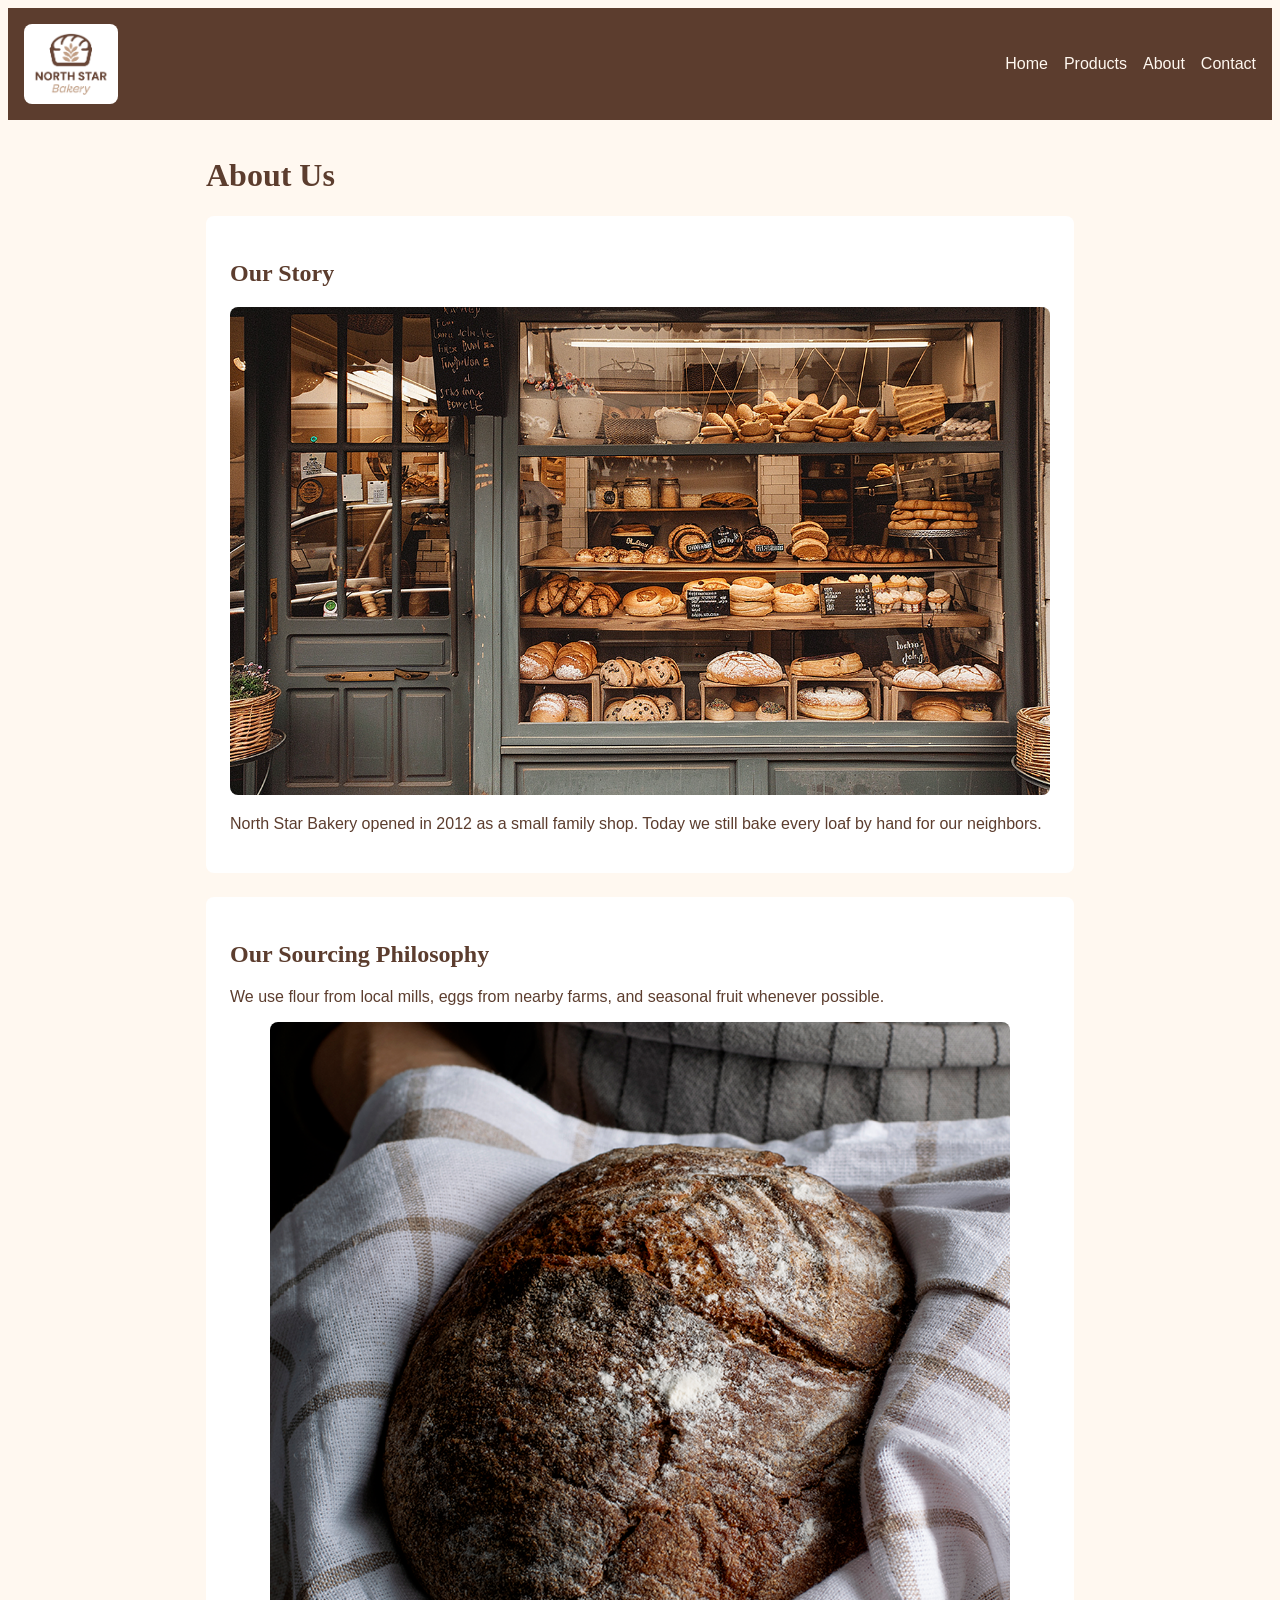
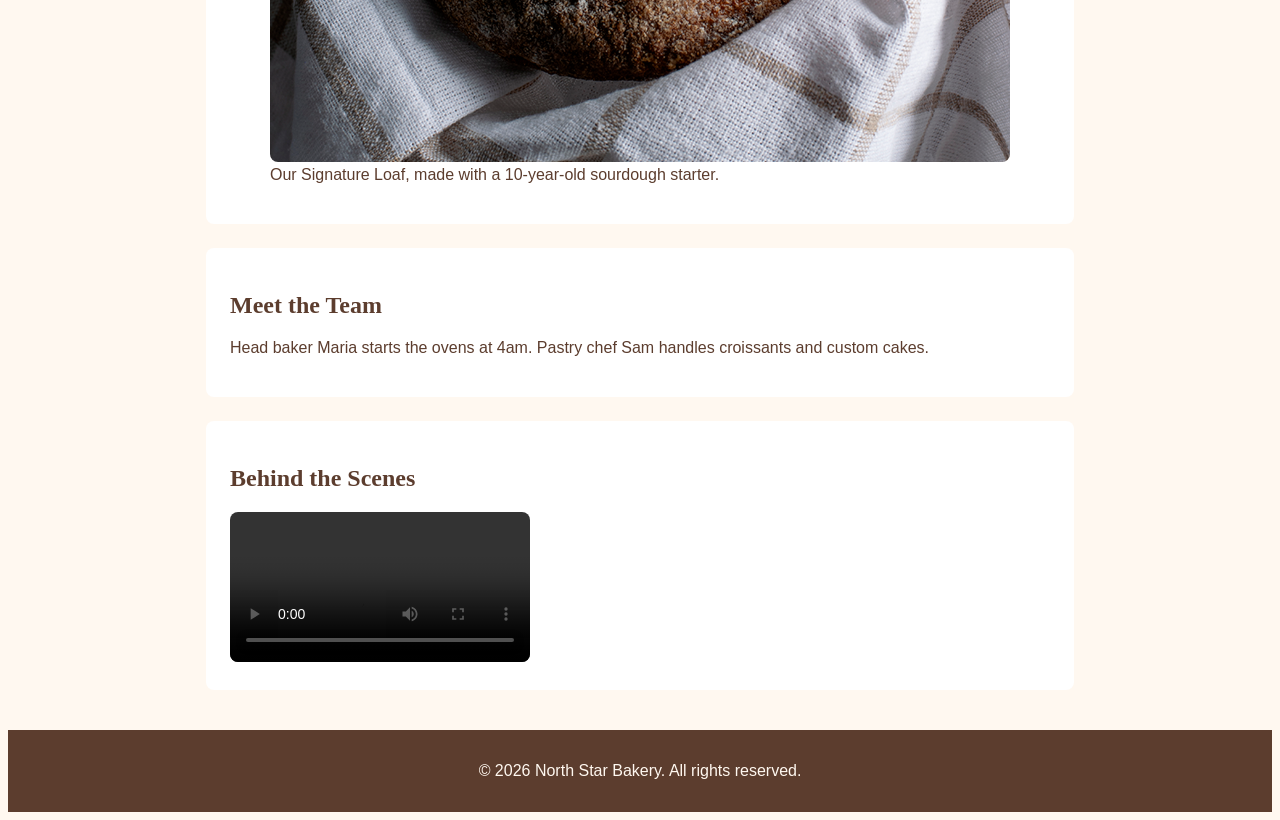
==== about.html @ faf7ab8d "Add css styling and responsive layout" ====
<!DOCTYPE html>
<html lang="en">
<head>
    <meta charset="UTF-8">
    <meta name="viewport" content="width=device-width, initial-scale=1.0">
    <title>North Star Bakery | About</title>
    <link rel="stylesheet" href="css/style.css">
</head>
<body>
    <header>
        <img src="media/bakery-logo_c.png" alt="North Star Bakery logo">
        <nav>
            <ul>
                <li>
                    <a href="index.html">Home</a>
                </li>
                <li>
                    <a href="products.html">Products</a>
                </li>
                <li>
                    <a href="about.html">About</a>
                </li>
                <li>
                    <a href="contact.html">Contact</a>
                </li>
            </ul>
        </nav>
    </header>
    <main>
                <h1>About Us</h1>

        <section class="our-story">
            <h2>Our Story</h2>
            <img src="media/bakery-storefront_c.png" alt="North Star Bakery storefront with a wooden sign and large front windows">
            <p>North Star Bakery opened in 2012 as a small family shop. Today we still bake every loaf by hand for our neighbors.</p>
        </section>

        <section class="sourcing">
            <h2>Our Sourcing Philosophy</h2>
            <p>We use flour from local mills, eggs from nearby farms, and seasonal fruit whenever possible.</p>
            <figure>
                <img src="media/bakery-signature-loaf_c.png" alt="Round signature sourdough loaf with a scored golden crust">
                <figcaption>Our Signature Loaf, made with a 10-year-old sourdough starter.</figcaption>
            </figure>
        </section>

        <section class="staff">
            <h2>Meet the Team</h2>
            <p>Head baker Maria starts the ovens at 4am. Pastry chef Sam handles croissants and custom cakes.</p>
        </section>

        <section class="behind-the-scenes">
            <h2>Behind the Scenes</h2>
            <video controls>
                <source src="media/bakery-behind-scenes_c.mp4" type="video/mp4">
                Your browser does not support the video tag. Watch our bakers shape and bake fresh bread each morning.
            </video>
        </section>

        
    </main>

    <footer>
        <p>&copy; 2026 North Star Bakery. All rights reserved.</p>
    </footer>


</body>
</html>
---- css/style.css ----
* {
    box-sizing: border-box;
}

body{
    background-color: #FFF8F0 ;
    color: #5C3D2E;
    font-family: Arial, sans-serif;
}

h1 , h2 {
    font-family:Georgia,serif;
    color:#5C3D2E;
}


header{
    background-color: #5C3D2E;
    color: #FFF8F0;
    padding: 1rem;
    display: flex;
    justify-content: space-between;
    align-items: center;
}

header img{
    height: 80px;
}
nav a {
    color: #FFF8F0;
    text-decoration: none;
}

nav a:hover {
    color: #FFD700;
}

nav ul {
    display: flex;
    gap: 1rem;
    list-style-type: none;
    padding: 0;
    flex-direction: column;
}


main{
    padding:1rem;
    max-width: 900px;
    margin: 0 auto;
}

section {
    background-color: #FFFFFF;
    padding: 1.5rem;
    margin-bottom: 1.5rem;
    border-radius: 8px;
}

img , video {
    max-width:100%;
    height : auto;
    border-radius: 8px;
}

label{
    display: block;
    margin-bottom: 0.5rem;
}

input, select, textarea{
    width: 100%;
    padding: 0.5rem;
  
}

button{
    background-color: #5C3D2E;
    color: #FFF8F0;
    border: none;
    padding: 1rem;
  
    margin-top: 1rem;
   
}

footer {
    background-color:#5C3D2E;
    color: #FFF8F0;
    text-align: center;
    padding: 1rem;
}



@media (min-width: 768px) {
    nav ul {
        flex-direction: row;
     
    }
}
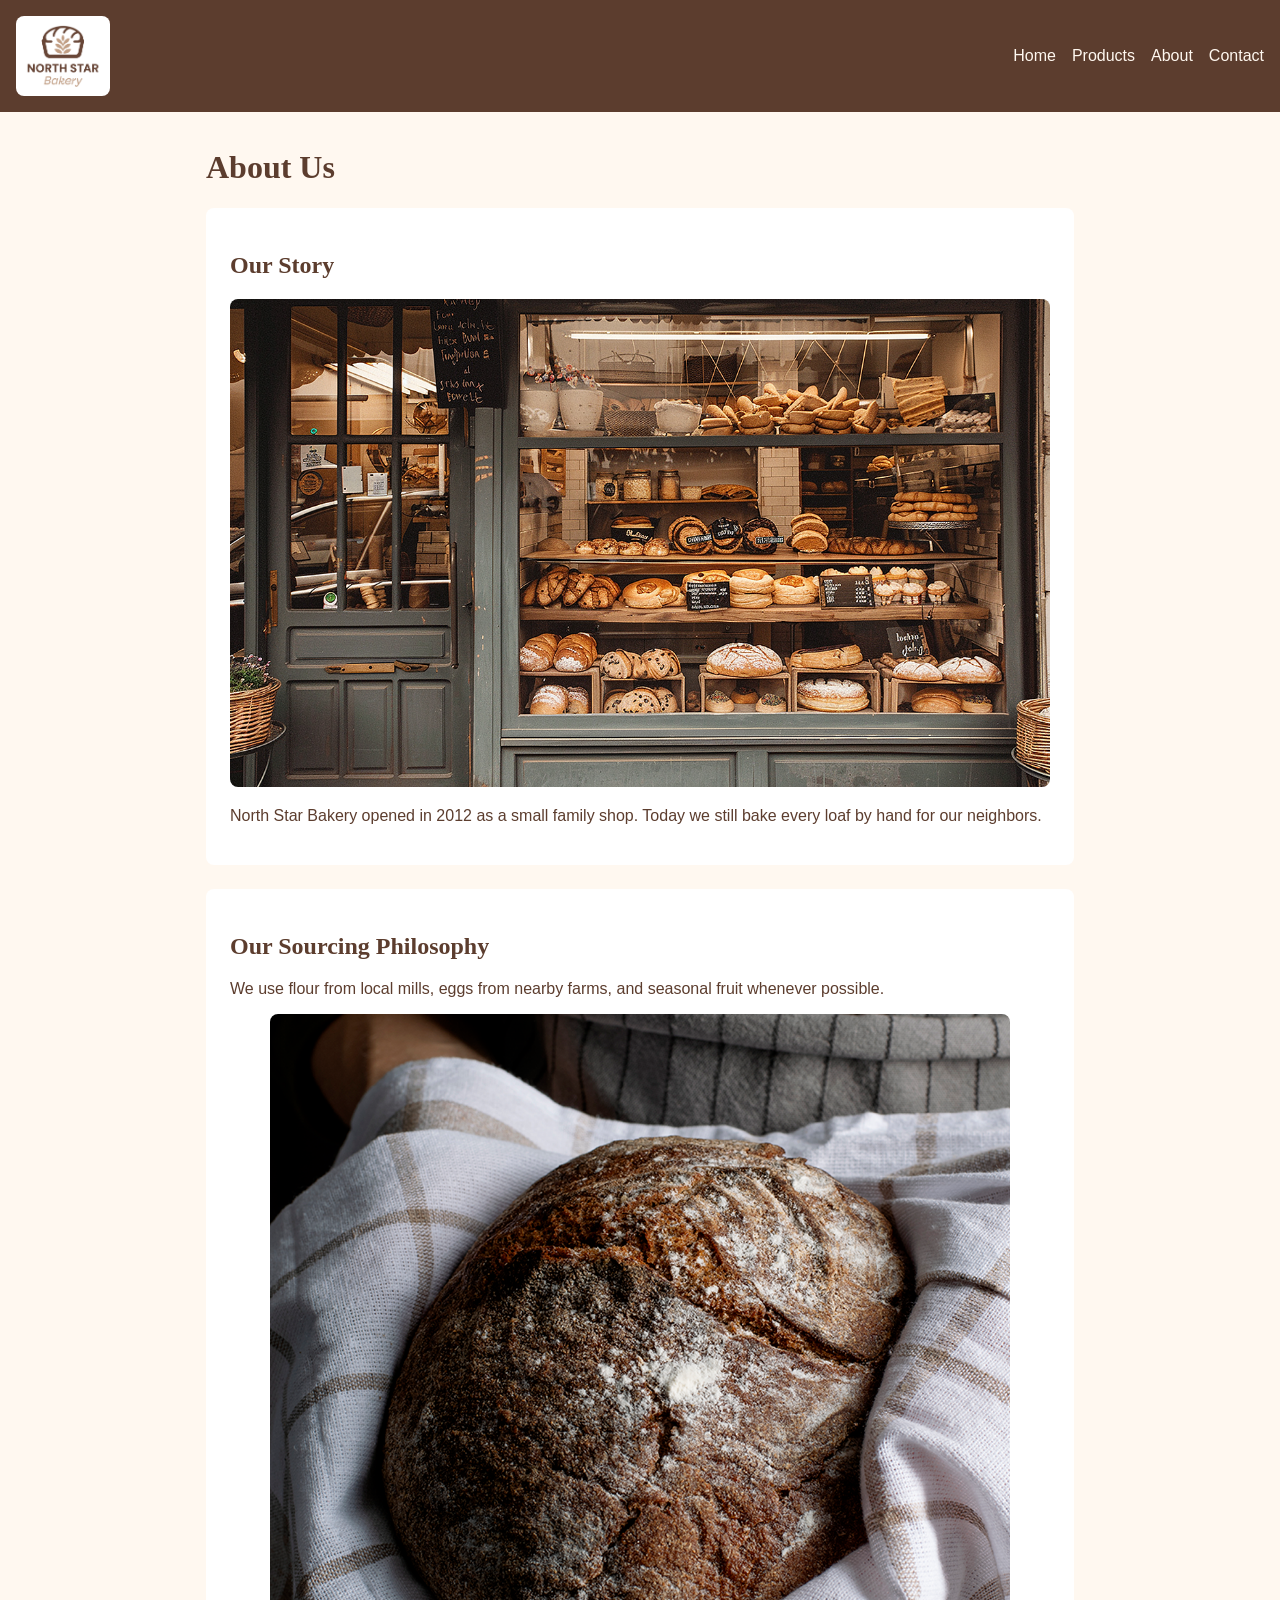
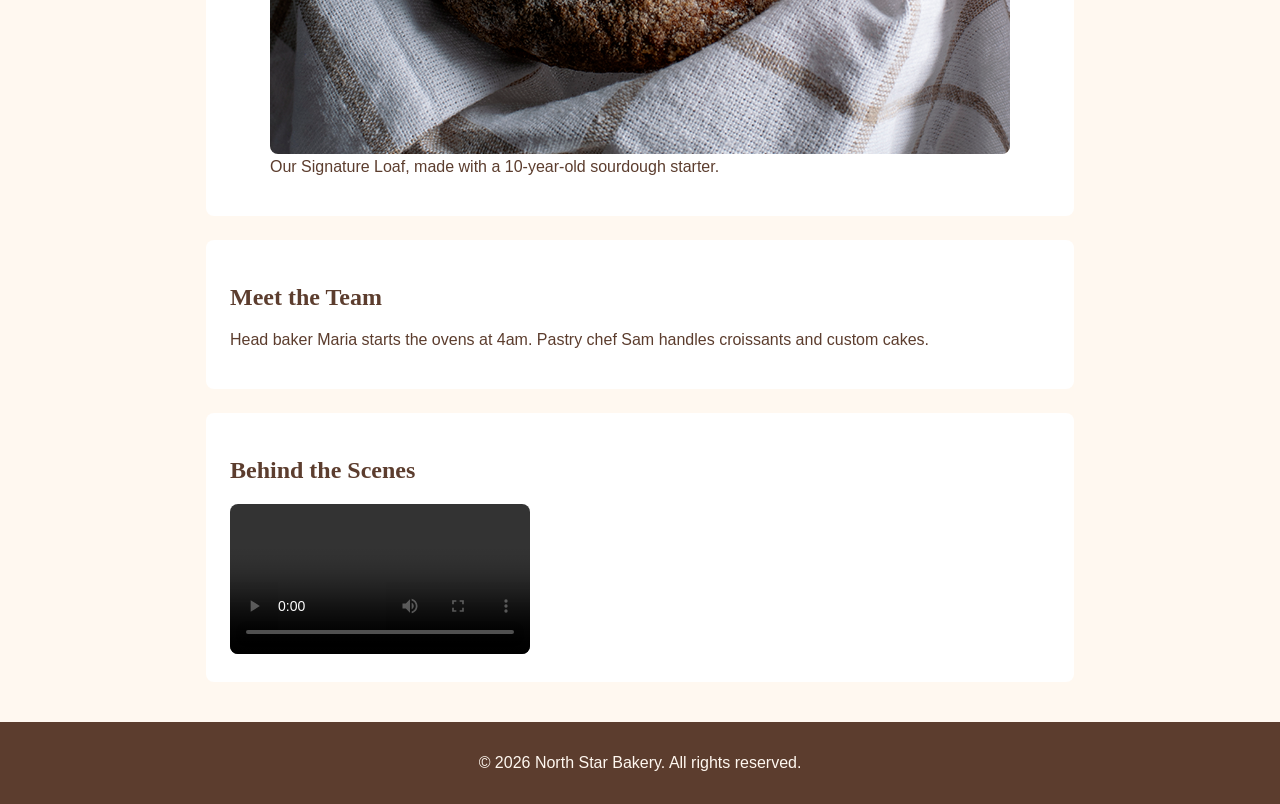
==== commit c401bf0b: "add js" ====
--- a/about.html
+++ b/about.html
@@ -5,6 +5,7 @@
     <meta name="viewport" content="width=device-width, initial-scale=1.0">
     <title>North Star Bakery | About</title>
     <link rel="stylesheet" href="css/style.css">
+    <script src="js/script.js" defer></script>
 </head>
 <body>
     <header>
--- a/css/style.css
+++ b/css/style.css
@@ -6,6 +6,10 @@
     background-color: #FFF8F0 ;
     color: #5C3D2E;
     font-family: Arial, sans-serif;
+    margin: 0;
+    min-height: 100vh;
+    display: flex;
+    flex-direction: column;
 }
 
 h1 , h2 {
@@ -48,6 +52,7 @@
     padding:1rem;
     max-width: 900px;
     margin: 0 auto;
+    flex: 1;
 }
 
 section {
@@ -92,6 +97,14 @@
 }
 
 
+.error-message {
+    display: block;
+    color: #5C3D2E;
+    font-weight: bold;
+    font-size: 0.9rem;
+    margin-bottom: 0.5rem;
+}
+
 
 @media (min-width: 768px) {
     nav ul {
